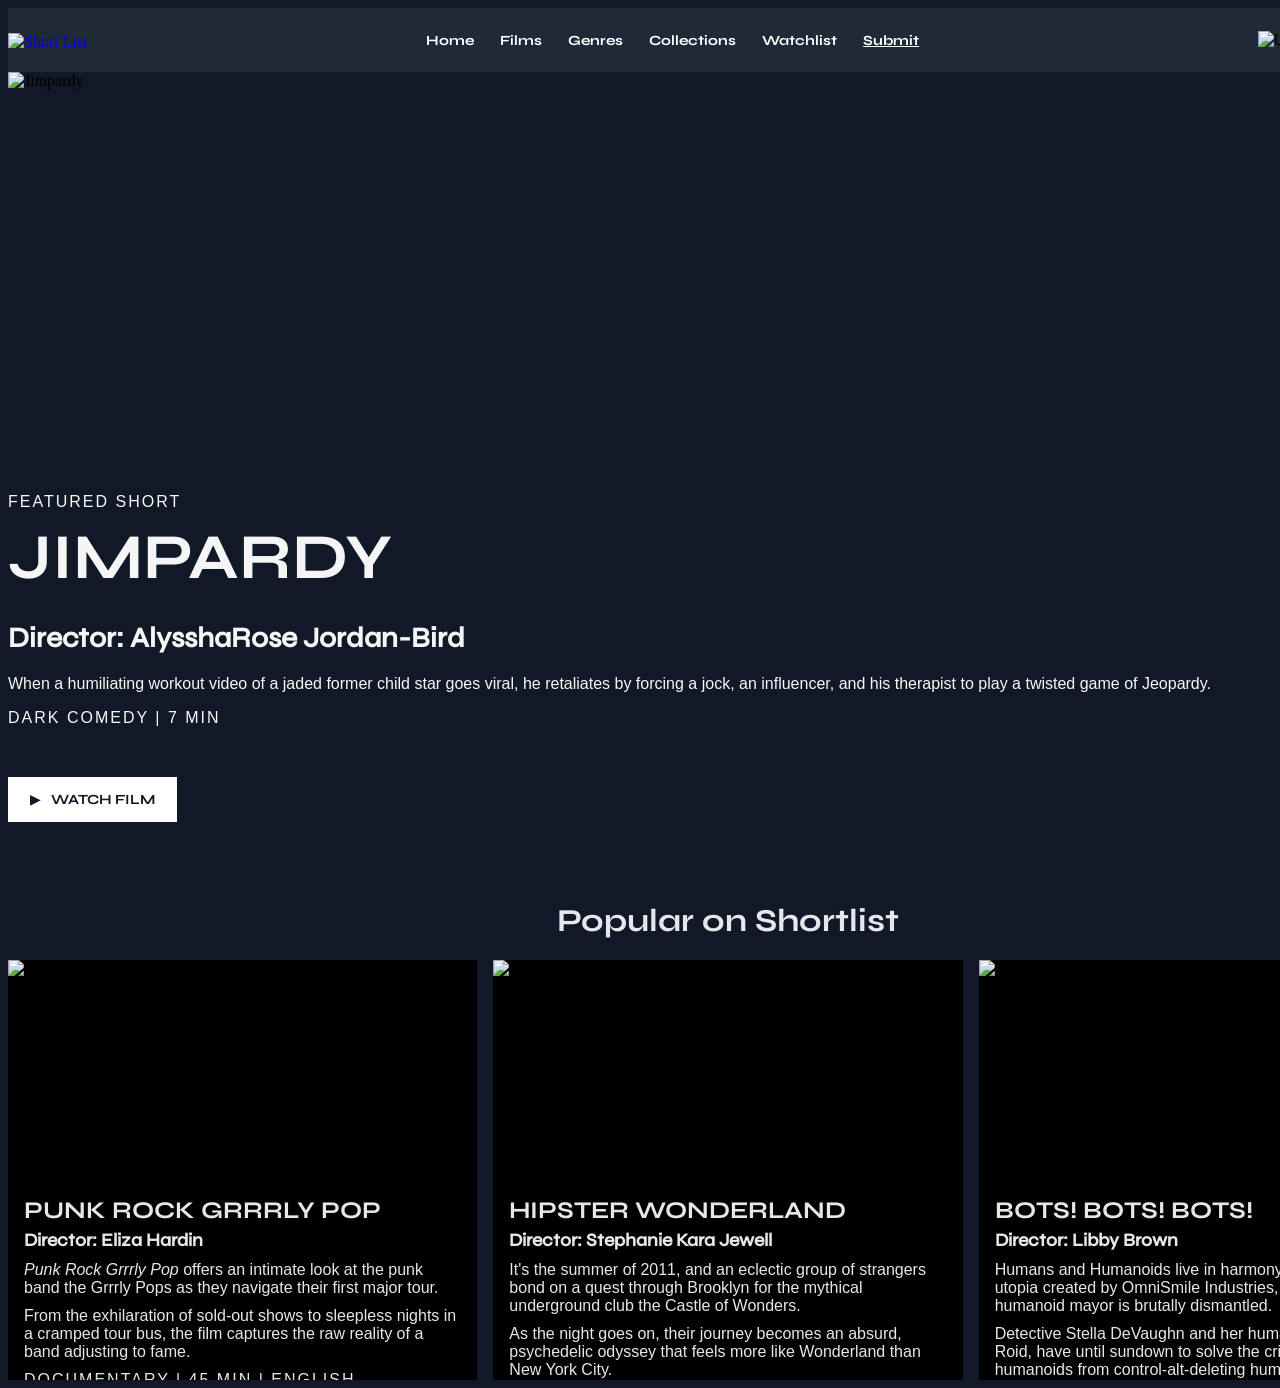
==== index.html @ 90ffe71b "added hero image" ====
<!DOCTYPE html>
<html lang="en">
<head>
    <meta charset="UTF-8">
    <title>Short List</title>
    <link rel="stylesheet" href="stylesheet.css">
</head>
<body>
<header class="site-header">
    <nav class="site-nav container">
        <div class="nav-left">
            <a href="index.html">
            <img src="Short%20List-2.svg" alt="Short List">
            </a>
        </div>

        <div class="nav-center">
            <a href="#">Home</a>
            <a href="#">Films</a>
            <a href="#">Genres</a>
            <a href="#">Collections</a>
            <a href="#">Watchlist</a>
            <a href="#" class="current-page">Submit</a>
        </div>

        <div class="nav-right">
            <img src="Avatar.svg" alt="UserAvatar">
            <img src="USWDS%20Components.svg" alt="Menu Icon">
        </div>
    </nav>

</header>
    <section class="hero">
        <img src="jimmy_img.jpg" alt="Jimpardy" class="hero-bg-image">

        <div class="container">
        <div class="hero-content">
            <p class="featured-label">Featured Short</p>
            <h2>JIMPARDY</h2>
            <h3>Director: AlysshaRose Jordan-Bird</h3>
            <p>When a humiliating workout video of a jaded former child star goes viral,
                he retaliates by forcing a jock, an influencer, and his therapist to play a twisted game of Jeopardy.</p>
            <p class="card-meta">Dark Comedy | 7 Min</p>
            <a href="watch.html" class="hero-button">Watch Film</a>
            </div>
        </div>
    </section>

    <div class="popular-heading h3">
        <h3>Popular on Shortlist</h3>
    </div>

    <div class="cards">
        <article class="card">
            <div class="card-image">
                <img src="punk_rock.jpg" alt="Punk Rock Grrrly Pop">
            </div>
            <div class="card-content">
                <h2>Punk Rock Grrrly Pop</h2>
                <h3>Director: Eliza Hardin</h3>
                <p><i>Punk Rock Grrrly Pop</i> offers an intimate look at the punk band the Grrrly Pops as they navigate their first major tour.</p>
                <p>From the exhilaration of sold-out shows to sleepless nights in a cramped tour bus, the film captures the raw reality of a band adjusting to fame.</p>
                <p class="card-meta">Documentary | 45 Min | English</p>
            </div>
        </article>

        <article class="card">
            <div class="card-image">
                <img src="hipster_wonderland.jpg" alt="Hipster Wonderland">
            </div>
            <div class="card-content">
                <h2>Hipster Wonderland</h2>
                <h3>Director: Stephanie Kara Jewell</h3>
                <p>It's the summer of 2011, and an eclectic group of strangers bond on a quest through Brooklyn for the mythical underground club the Castle of Wonders.</p>
                <p>As the night goes on, their journey becomes an absurd, psychedelic odyssey that feels more like Wonderland than New York City.</p>
                <p class="card-meta">Fantasy | 15 Min</p>
            </div>
        </article>

        <article class="card">
            <div class="card-image">
                <img src="bots_bots_bots.jpg" alt="Bots! Bots! Bots!">
            </div>
            <div class="card-content">
                <h2>Bots! Bots! Bots!</h2>
                <h3>Director: Libby Brown</h3>
                <p>Humans and Humanoids live in harmony in Echo Springs, a utopia created by OmniSmile Industries, until the town's humanoid mayor is brutally dismantled.</p>
                <p>Detective Stella DeVaughn and her humanoid partner, Andria Roid, have until sundown to solve the crime and stop the humanoids from control-alt-deleting humanity in revenge.</p>
                <p class="card-meta">Sci-Fi | 30 Mins</p>
            </div>
        </article>
    </div>

</body>
</html>
---- stylesheet.css ----
@font-face {
    font-family: 'Syne-Bold';
    src: url('fonts/Syne-Bold.ttf');
}

@font-face {
    font-family: 'Syne-ExtraBold';
    src: url('fonts/Syne-ExtraBold.ttf');
}
@font-face {
    font-family: 'Syne-Medium';
    src: url('fonts/Syne-Medium.ttf');
}
@font-face {
    font-family: 'Syne-Regular';
    src: url('fonts/Syne-Regular.ttf');
}

body {
   min-width: 1440px;
    background-color: #111827;
}

    .container {
        width: 1440px;
        margin: 0 auto;
    }

.site-header {
    background-color: #1F2937;
         }


     .site-nav {
         min-height: 64px;
         display: flex;
         justify-content: space-between;
         align-items: center;
     }

.nav-left img {
    height: 15px;
    width: auto;
    display: block;
}
.nav-center {
    display: flex;
    align-items: center;
    gap: 16px;
}

.nav-center a {
    color: white;
    font-family: 'Syne-Bold', serif;
    font-size: 14px;
    padding: 5px;
    text-decoration: none;
}

.nav-center a.current-page {
    font-weight: bold;
    text-decoration: underline;
}

.nav-center a:hover {
    text-decoration: underline;
}

.nav-right {
    display: flex;
    align-items: center;
    gap: 16px;
}

.nav-right img {
    height: 18px;
    width: auto;
    display: block
}

section.hero {
    position: relative;
    width: 100%;
    padding-top: 56.25%;
    overflow: hidden;
}

.hero-bg-image {
    position: absolute;
    top: 0;
    left: 0;
    width: 100%;
    height: 100%;
    object-fit: cover;
    z-index: 1;
}

    section.hero .container {
    max-width: 1440px;
    width: 100%;
    margin: 0 auto;
    position: absolute;
    top: 0;
    left: 50%;
    transform: translateX(-50%);
    height: 100%;
    z-index: 4;
}
.hero-content {
    position: absolute;
    bottom: 60px;
    left: 0;
    text-align: left;
}
.featured-label {
    color: #e5e7eb;
    font-family: 'Syne-Regular', sans-serif;
    font-size: 18px;
    text-transform: uppercase;
    letter-spacing: 2px;
    margin-bottom: 12px;
}
.hero-content h2 {
    color: #f5f5f5;
    font-family: 'Syne-Bold', sans-serif;
    font-size: 64px;
    line-height: 1.1;
    text-transform: uppercase;
    margin: 0 0 14px 0;
}

.hero-content h3 {
    color: #f5f5f5;
    font-family: 'Syne-Medium', sans-serif;
    font-size: 28px;
    margin-bottom: 20px;
}

        section.hero .hero-content p {
            color: #F7F7F4;
            font-family: Inter, sans-serif;
            font-size: 16px;
            text-indent: 0;
        }

.hero-description {
    color: #f7f7f4;
    font-family: Arial, sans-serif;
    font-size: 18px;
    line-height: 1.45;
    margin-bottom: 25px;
}
.hero-button {
    display: inline-flex;
    align-items: center;
    background-color: #ffffff;
    color: #111827;
    font-family: 'Syne-Bold', sans-serif;
    text-decoration: none;
    padding: 14px 22px;
    text-transform: uppercase;
    font-size: 14px;
    margin-top: 50px;
}
.hero-button::before {
    content: "▶";
    margin-right: 10px;
}
        div.popular-heading h3 {
            color: #e5e7eb;
            text-align: center;
            font-family: Syne-Bold, sans-serif;
            font-size: 32px;
            margin: 20px 0;
            line-height: 1.2;
        }

.cards {
    display: grid;
    grid-template-columns: repeat(3, 1fr);
    gap: 16px;
    width: 100%;
}

.card {
    width: 100%;
    height: 420px;
    overflow: hidden;
    background: black;
}

.card-image {
    position: relative;
    width: 100%;
    height: 220px;
    overflow: hidden;
}

.card-image::after {
    content: '';
    position: absolute;
    bottom: 0;
    left: 0;
    width: 100%;
    height: 60%;
    background: linear-gradient(to bottom, transparent, black);
}

.card-image img {
    width: 100%;
    height: 100%;
    object-fit: cover;
    display: block;
}

.card-content {
    height: 200px;
    padding: 1rem;
    box-sizing: border-box;
    background: black;
}

.card-content h2 {
    font-family: 'Syne-Bold', sans-serif;
    font-size: 24px;
    text-transform: uppercase;
    color: #e5e7eb;
    margin: 0 0 4px;
    padding: 0;
}

.card-content h3 {
    color: #e5e7eb;
    font-family: 'Syne-Medium', sans-serif;
    font-size: 18px;
    margin: 0 0 10px;
    padding: 0;
}

.card-content p {
    color: #e5e7eb;
    font-family: Inter, sans-serif;
    font-size: 16px;
    margin: 0 0 10px;
    padding: 0;
}

.card-meta {
    font-size: 11px;
    font-family: 'Syne-Medium', sans-serif;
    font-weight: 400;
    text-transform: uppercase;
    letter-spacing: 2px;
    color: #e5e7eb;
    margin: 0;
    padding: 0;
}



.watch-page .video-container {
    position: relative;
    width: 100%;
    padding-top: 56.25%;
}
.watch-page .video-container iframe {
    position: absolute;
    top: 0;
    left: 0;
    width: 100%;
    height: 100%;
}

.watch-page .film-title-bar {
    width: 100%;
    background-color: #1F2937;
    padding: 20px;
    box-sizing: border-box;
}

.watch-page .film-title-bar h2 {
    color: #e5e7eb;
    font-family: Syne-Bold, sans-serif;
    font-size: 30px;
    text-align: center;
    text-transform: uppercase;
    margin: 0;
    }

.watch-page .synopsis .label {
    padding: 20px 20px;
    box-sizing: border-box;
}

.watch-page .synopsis h2 {
    color: #e5e7eb;
    font-family: Syne-Bold, sans-serif;
    font-size: 30px;
    text-transform: uppercase;
    margin: 20px 0 8px 0;
}

.watch-page .synopsis p {
    color: #F5F5F5;
    font-family: Inter, sans-serif;
    font-size: 16px;
    margin: 0 0 12px 0;
    text-indent: 0;
}
.watch-page .synopsis label {
    font-family: Syne-Medium, sans-serif;
    color: #e5e7eb;
}

.form-page .form-container {
    max-width: 640px;
    margin: 60px auto;
    padding: 0 20px;
    box-sizing: border-box;
}

.form-page .form-container h1 {
    color: #e5e7eb;
    font-family: Syne-ExtraBold, sans-serif;
    font-size: 36px;
    text-transform: uppercase;
    text-align: center;
    margin-bottom: 12px;
}

.form-page .form-subtitle {
    color: #e5e7eb;
    font-family: Syne-Medium, sans-serif;
    font-size: 16px;
    text-align: center;
    margin-bottom: 40px;
    text-indent: 0;
}

.form-page .form-group {
    display: flex;
    flex-direction: column;
    margin-bottom: 24px;
}

.form-page .form-group label {
    color: #e5e7eb;
    font-family: Syne-Medium, sans-serif;
    font-size: 14px;
    margin-bottom: 8px;
}

.form-page .form-group input {
    width: 100%;
    padding: 12px;
    font-size: 16px;
    background-color: #e5e7eb;
    border: none;
    box-sizing: border-box;
}

.form-page .required {
    color: #E63A2E;
}

.form-page form button {
    display: block;
    margin: 0 auto;
    background-color: #e5e7eb;
    color: black;
    font-family: Syne-Medium, sans-serif;
    font-size: 18px;
    padding: 14px 40px;
    border: 2px solid black;
    border-radius: 8px;
    cursor: pointer;
}

.form-page form button:hover {
    background-color: #E63A2E;
    color: white;
    border-color: #E63A2E;
}
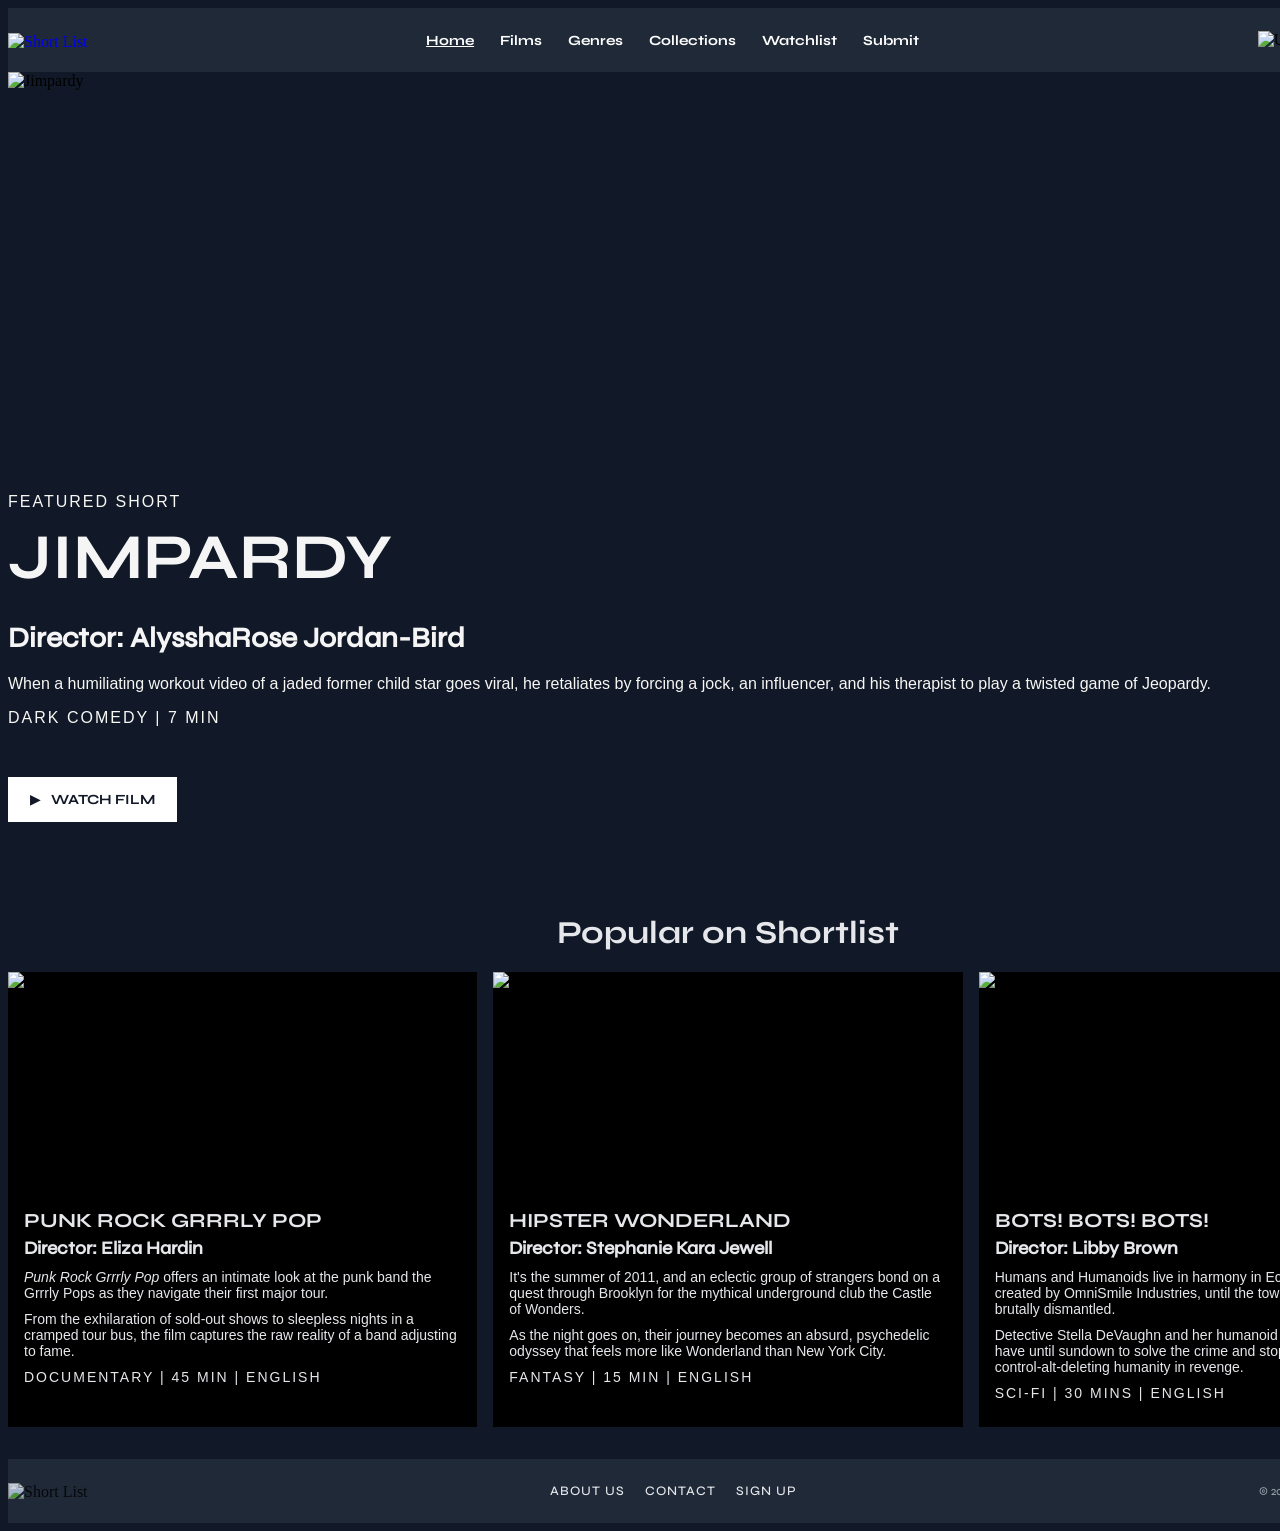
==== commit b4d8f1b8: "added footer; adjusted photos, etc" ====
--- a/index.html
+++ b/index.html
@@ -15,12 +15,13 @@
         </div>
 
         <div class="nav-center">
-            <a href="#">Home</a>
+            <a href="#" class="current-page">Home</a>
             <a href="#">Films</a>
             <a href="#">Genres</a>
             <a href="#">Collections</a>
             <a href="#">Watchlist</a>
-            <a href="#" class="current-page">Submit</a>
+            <a href="form.html">Submit</a>
+
         </div>
 
         <div class="nav-right">
@@ -46,6 +47,7 @@
         </div>
     </section>
 
+<section class="container">
     <div class="popular-heading h3">
         <h3>Popular on Shortlist</h3>
     </div>
@@ -73,7 +75,7 @@
                 <h3>Director: Stephanie Kara Jewell</h3>
                 <p>It's the summer of 2011, and an eclectic group of strangers bond on a quest through Brooklyn for the mythical underground club the Castle of Wonders.</p>
                 <p>As the night goes on, their journey becomes an absurd, psychedelic odyssey that feels more like Wonderland than New York City.</p>
-                <p class="card-meta">Fantasy | 15 Min</p>
+                <p class="card-meta">Fantasy | 15 Min | English</p>
             </div>
         </article>
 
@@ -86,10 +88,28 @@
                 <h3>Director: Libby Brown</h3>
                 <p>Humans and Humanoids live in harmony in Echo Springs, a utopia created by OmniSmile Industries, until the town's humanoid mayor is brutally dismantled.</p>
                 <p>Detective Stella DeVaughn and her humanoid partner, Andria Roid, have until sundown to solve the crime and stop the humanoids from control-alt-deleting humanity in revenge.</p>
-                <p class="card-meta">Sci-Fi | 30 Mins</p>
+                <p class="card-meta">Sci-Fi | 30 Mins | English</p>
             </div>
         </article>
     </div>
+<footer class="site-footer">
+    <div class="container">
+        <div class="footer-content">
+            <div class="footer-logo">
+                <img src="Short%20List-2.svg" alt="Short List">
+            </div>
 
+            <div class="footer-links">
+                <a href="#">About Us</a>
+                <a href="#">Contact</a>
+                <a href="#">Sign Up</a>
+            </div>
+
+            <p>&copy; 2026 Short List. All rights reserved.</p>
+        </div>
+    </div>
+</footer>
+
+</section>
 </body>
 </html>
--- a/stylesheet.css
+++ b/stylesheet.css
@@ -171,7 +171,7 @@
             text-align: center;
             font-family: Syne-Bold, sans-serif;
             font-size: 32px;
-            margin: 20px 0;
+            margin: 32px 0 20px;
             line-height: 1.2;
         }
 
@@ -184,7 +184,6 @@
 
 .card {
     width: 100%;
-    height: 420px;
     overflow: hidden;
     background: black;
 }
@@ -214,7 +213,6 @@
 }
 
 .card-content {
-    height: 200px;
     padding: 1rem;
     box-sizing: border-box;
     background: black;
@@ -222,7 +220,7 @@
 
 .card-content h2 {
     font-family: 'Syne-Bold', sans-serif;
-    font-size: 24px;
+    font-size: 20px;
     text-transform: uppercase;
     color: #e5e7eb;
     margin: 0 0 4px;
@@ -240,7 +238,7 @@
 .card-content p {
     color: #e5e7eb;
     font-family: Inter, sans-serif;
-    font-size: 16px;
+    font-size: 14px;
     margin: 0 0 10px;
     padding: 0;
 }
@@ -281,23 +279,18 @@
 .watch-page .film-title-bar h2 {
     color: #e5e7eb;
     font-family: Syne-Bold, sans-serif;
-    font-size: 30px;
-    text-align: center;
+    font-size: 36px;
     text-transform: uppercase;
     margin: 0;
     }
 
-.watch-page .synopsis .label {
-    padding: 20px 20px;
-    box-sizing: border-box;
-}
-
 .watch-page .synopsis h2 {
     color: #e5e7eb;
-    font-family: Syne-Bold, sans-serif;
-    font-size: 30px;
-    text-transform: uppercase;
+    font-family: Syne-Medium, sans-serif, sans-serif;
+    font-size: 32px;
     margin: 20px 0 8px 0;
+    text-indent: 5px;
+    text-align: left;
 }
 
 .watch-page .synopsis p {
@@ -305,11 +298,12 @@
     font-family: Inter, sans-serif;
     font-size: 16px;
     margin: 0 0 12px 0;
-    text-indent: 0;
+    text-indent: 5px;
 }
 .watch-page .synopsis label {
     font-family: Syne-Medium, sans-serif;
     color: #e5e7eb;
+    text-indent: 5px;
 }
 
 .form-page .form-container {
@@ -381,3 +375,57 @@
     color: white;
     border-color: #E63A2E;
 }
+
+.site-footer {
+    background-color: #1F2937;
+    width: 100%;
+    margin-top: 32px;
+}
+
+.site-footer .container {
+    min-height: 64px;
+    display: flex;
+    align-items: center;
+}
+
+.footer-content {
+    width: 100%;
+    display: flex;
+    justify-content: space-between;
+    align-items: center;
+    gap: 16px;
+}
+
+.footer-logo img {
+    height: 16px;
+    width: auto;
+    display: block;
+    opacity: 0.8;
+}
+
+.footer-links {
+    display: flex;
+    gap: 20px;
+    align-items: center;
+}
+
+.footer-links a {
+    color: #e5e7eb;
+    text-decoration: none;
+    font-family: 'Syne-Medium', sans-serif;
+    font-size: 13px;
+    text-transform: uppercase;
+    letter-spacing: 1px;
+}
+
+.footer-links a:hover {
+    color: #ffffff;
+    text-decoration: underline;
+}
+
+.site-footer p {
+    color: #9CA3AF;
+    font-family: 'Syne-Regular', sans-serif;
+    font-size: 12px;
+    margin: 0;
+}
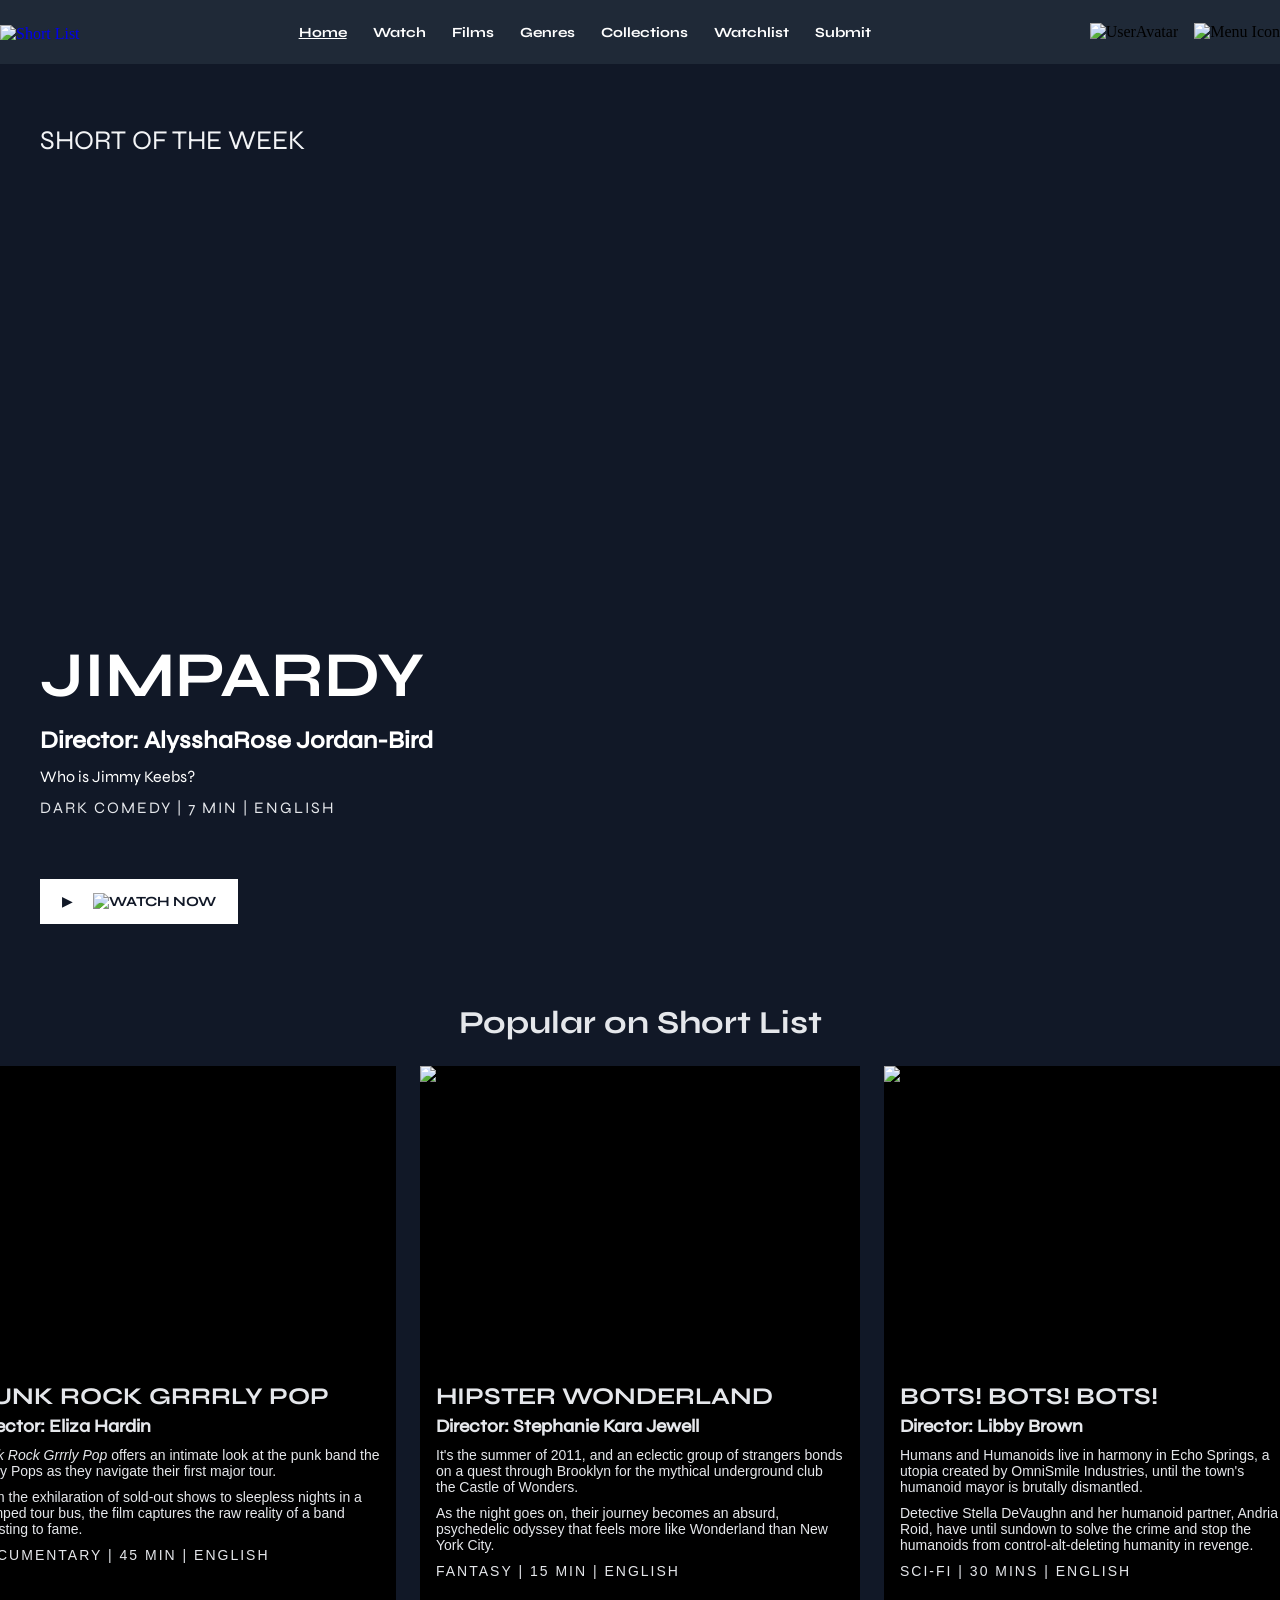
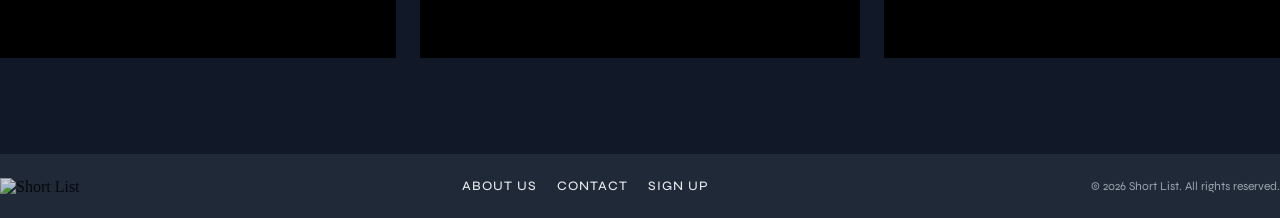
==== commit 9c0654df: "Finished Product" ====
--- a/index.html
+++ b/index.html
@@ -2,7 +2,7 @@
 <html lang="en">
 <head>
     <meta charset="UTF-8">
-    <title>Short List</title>
+    <title>Short List Home Page</title>
     <link rel="stylesheet" href="stylesheet.css">
 </head>
 <body>
@@ -10,12 +10,13 @@
     <nav class="site-nav container">
         <div class="nav-left">
             <a href="index.html">
-            <img src="Short%20List-2.svg" alt="Short List">
+                <img src="Short%20List-2.svg" alt="Short List">
             </a>
         </div>
 
         <div class="nav-center">
             <a href="#" class="current-page">Home</a>
+            <a href="watch.html">Watch</a>
             <a href="#">Films</a>
             <a href="#">Genres</a>
             <a href="#">Collections</a>
@@ -31,67 +32,69 @@
     </nav>
 
 </header>
-    <section class="hero">
-        <img src="jimmy_img.jpg" alt="Jimpardy" class="hero-bg-image">
+<section class="hero">
+    <div class="hero-img">
+        <p class="featured-label">Short of the Week</p>
 
-        <div class="container">
-        <div class="hero-content">
-            <p class="featured-label">Featured Short</p>
-            <h2>JIMPARDY</h2>
+        <div class="hero-text">
+            <h1>Jimpardy</h1>
             <h3>Director: AlysshaRose Jordan-Bird</h3>
-            <p>When a humiliating workout video of a jaded former child star goes viral,
-                he retaliates by forcing a jock, an influencer, and his therapist to play a twisted game of Jeopardy.</p>
-            <p class="card-meta">Dark Comedy | 7 Min</p>
-            <a href="watch.html" class="hero-button">Watch Film</a>
-            </div>
+            <p>Who is Jimmy Keebs?</p>
+            <p class="card-meta">Dark Comedy | 7 Min | English</p>
+            <a href="watch.html" class="hero-button">
+                <img src="w" alt="Watch Now">
+            </a>
         </div>
-    </section>
+    </div>
+</section>
 
-<section class="container">
-    <div class="popular-heading h3">
-        <h3>Popular on Shortlist</h3>
+<section class="popular-section">
+    <div class="popular-inner">
+        <h3 class="popular-heading">Popular on Short List</h3>
+
+        <div class="cards">
+            <article class="card">
+                <div class="card-image">
+                    <img src="punk_rock.jpg" alt="Punk Rock Grrrly Pop">
+                </div>
+                <div class="card-content">
+                    <h2>Punk Rock Grrrly Pop</h2>
+                    <h3>Director: Eliza Hardin</h3>
+                    <p><i>Punk Rock Grrrly Pop</i> offers an intimate look at the punk band the Grrrly Pops as they navigate their first major tour.</p>
+                    <p>From the exhilaration of sold-out shows to sleepless nights in a cramped tour bus, the film captures the raw reality of a band adjusting to fame.</p>
+                    <p class="card-meta">Documentary | 45 Min | English</p>
+                </div>
+            </article>
+
+            <article class="card">
+                <div class="card-image">
+                    <img src="hipster_wonderland%202.jpg" alt="Hipster Wonderland">
+                </div>
+                <div class="card-content">
+                    <h2>Hipster Wonderland</h2>
+                    <h3>Director: Stephanie Kara Jewell</h3>
+                    <p>It's the summer of 2011, and an eclectic group of strangers bonds on a quest through Brooklyn for the mythical underground club the Castle of Wonders.</p>
+                    <p>As the night goes on, their journey becomes an absurd, psychedelic odyssey that feels more like Wonderland than New York City.</p>
+                    <p class="card-meta">Fantasy | 15 Min | English</p>
+                </div>
+            </article>
+
+            <article class="card">
+                <div class="card-image">
+                    <img src="bots_bots_bots%202.jpg" alt="Bots! Bots! Bots!">
+                </div>
+                <div class="card-content">
+                    <h2>Bots! Bots! Bots!</h2>
+                    <h3>Director: Libby Brown</h3>
+                    <p>Humans and Humanoids live in harmony in Echo Springs, a utopia created by OmniSmile Industries, until the town's humanoid mayor is brutally dismantled.</p>
+                    <p>Detective Stella DeVaughn and her humanoid partner, Andria Roid, have until sundown to solve the crime and stop the humanoids from control-alt-deleting humanity in revenge.</p>
+                    <p class="card-meta">Sci-Fi | 30 Mins | English</p>
+                </div>
+
+            </article>
+        </div>
     </div>
-
-    <div class="cards">
-        <article class="card">
-            <div class="card-image">
-                <img src="punk_rock.jpg" alt="Punk Rock Grrrly Pop">
-            </div>
-            <div class="card-content">
-                <h2>Punk Rock Grrrly Pop</h2>
-                <h3>Director: Eliza Hardin</h3>
-                <p><i>Punk Rock Grrrly Pop</i> offers an intimate look at the punk band the Grrrly Pops as they navigate their first major tour.</p>
-                <p>From the exhilaration of sold-out shows to sleepless nights in a cramped tour bus, the film captures the raw reality of a band adjusting to fame.</p>
-                <p class="card-meta">Documentary | 45 Min | English</p>
-            </div>
-        </article>
-
-        <article class="card">
-            <div class="card-image">
-                <img src="hipster_wonderland.jpg" alt="Hipster Wonderland">
-            </div>
-            <div class="card-content">
-                <h2>Hipster Wonderland</h2>
-                <h3>Director: Stephanie Kara Jewell</h3>
-                <p>It's the summer of 2011, and an eclectic group of strangers bond on a quest through Brooklyn for the mythical underground club the Castle of Wonders.</p>
-                <p>As the night goes on, their journey becomes an absurd, psychedelic odyssey that feels more like Wonderland than New York City.</p>
-                <p class="card-meta">Fantasy | 15 Min | English</p>
-            </div>
-        </article>
-
-        <article class="card">
-            <div class="card-image">
-                <img src="bots_bots_bots.jpg" alt="Bots! Bots! Bots!">
-            </div>
-            <div class="card-content">
-                <h2>Bots! Bots! Bots!</h2>
-                <h3>Director: Libby Brown</h3>
-                <p>Humans and Humanoids live in harmony in Echo Springs, a utopia created by OmniSmile Industries, until the town's humanoid mayor is brutally dismantled.</p>
-                <p>Detective Stella DeVaughn and her humanoid partner, Andria Roid, have until sundown to solve the crime and stop the humanoids from control-alt-deleting humanity in revenge.</p>
-                <p class="card-meta">Sci-Fi | 30 Mins | English</p>
-            </div>
-        </article>
-    </div>
+</section>
 <footer class="site-footer">
     <div class="container">
         <div class="footer-content">
@@ -109,7 +112,5 @@
         </div>
     </div>
 </footer>
-
-</section>
 </body>
 </html>
--- a/stylesheet.css
+++ b/stylesheet.css
@@ -1,3 +1,4 @@
+
 @font-face {
     font-family: 'Syne-Bold';
     src: url('fonts/Syne-Bold.ttf');
@@ -12,31 +13,41 @@
     src: url('fonts/Syne-Medium.ttf');
 }
 @font-face {
+
     font-family: 'Syne-Regular';
     src: url('fonts/Syne-Regular.ttf');
 }
 
+@font-face {
+    font-family: 'Syne-SemiBold';
+    src: url('fonts/Syne-SemiBold.ttf');
+}
+
+@font-face {
+    font-family: 'Syne-VariableFont_wght';
+    src: url('fonts/Syne-VariableFont_wght.ttf');
+}
+
 body {
-   min-width: 1440px;
+    margin: 0;
     background-color: #111827;
 }
 
-    .container {
-        width: 1440px;
-        margin: 0 auto;
-    }
 
 .site-header {
     background-color: #1F2937;
-         }
-
-
-     .site-nav {
-         min-height: 64px;
-         display: flex;
-         justify-content: space-between;
-         align-items: center;
-     }
+}
+
+.container {
+    width: min(1440px, 100%);
+    margin: 0 auto;
+}
+.site-nav {
+    min-height: 64px;
+    display: flex;
+    justify-content: space-between;
+    align-items: center;
+}
 
 .nav-left img {
     height: 15px;
@@ -78,81 +89,67 @@
     display: block
 }
 
-section.hero {
+.hero {
+    margin: 0;
+}
+
+.hero-img {
+    height: 100vh;
     position: relative;
-    width: 100%;
-    padding-top: 56.25%;
-    overflow: hidden;
-}
-
-.hero-bg-image {
+    background-image:
+            linear-gradient(180deg, rgba(17, 24, 39, 0.1) 0%, rgba(17, 24, 39, 0.85) 100%),
+            url('jimmy_img.jpg');
+    background-position: center;
+    background-repeat: no-repeat;
+    background-size: cover;
+}
+
+.featured-label {
     position: absolute;
-    top: 0;
-    left: 0;
-    width: 100%;
-    height: 100%;
-    object-fit: cover;
-    z-index: 1;
-}
-
-    section.hero .container {
-    max-width: 1440px;
-    width: 100%;
-    margin: 0 auto;
+    top: 60px;
+    left: 40px;
+    margin: 0;
+    font-family: 'Syne-Regular', sans-serif;
+    font-size: 27px;
+    text-transform: uppercase;
+    color: #f3f4f6;
+}
+
+.hero-text {
     position: absolute;
-    top: 0;
-    left: 50%;
-    transform: translateX(-50%);
-    height: 100%;
-    z-index: 4;
-}
-.hero-content {
-    position: absolute;
-    bottom: 60px;
-    left: 0;
-    text-align: left;
-}
-.featured-label {
-    color: #e5e7eb;
-    font-family: 'Syne-Regular', sans-serif;
-    font-size: 18px;
-    text-transform: uppercase;
-    letter-spacing: 2px;
-    margin-bottom: 12px;
-}
-.hero-content h2 {
-    color: #f5f5f5;
+    left: 40px;
+    bottom: 40px;
+    color: white;
+    max-width: 600px;
+}
+
+.hero-text h1 {
     font-family: 'Syne-Bold', sans-serif;
     font-size: 64px;
-    line-height: 1.1;
-    text-transform: uppercase;
-    margin: 0 0 14px 0;
-}
-
-.hero-content h3 {
-    color: #f5f5f5;
+    margin: 0 0 12px;
+    text-transform: uppercase;
+}
+.hero-text h3 {
     font-family: 'Syne-Medium', sans-serif;
-    font-size: 28px;
-    margin-bottom: 20px;
-}
-
-        section.hero .hero-content p {
-            color: #F7F7F4;
-            font-family: Inter, sans-serif;
-            font-size: 16px;
-            text-indent: 0;
-        }
-
-.hero-description {
-    color: #f7f7f4;
-    font-family: Arial, sans-serif;
-    font-size: 18px;
-    line-height: 1.45;
-    margin-bottom: 25px;
+    font-size: 24px;
+    margin: 0 0 12px;
+}
+
+.hero-text p {
+    font-family: 'Syne-Regular', sans-serif;
+    margin: 0 0 12px;
+    font-size: 16px;
+}
+
+.card-meta {
+    font-family: 'Manrope-Light', sans-serif;
+    font-size: 14px;
+    text-transform: uppercase;
 }
 .hero-button {
     display: inline-flex;
     align-items: center;
+    gap: 10px;
     background-color: #ffffff;
     color: #111827;
     font-family: 'Syne-Bold', sans-serif;
@@ -162,28 +159,42 @@
     font-size: 14px;
     margin-top: 50px;
 }
+
 .hero-button::before {
     content: "▶";
     margin-right: 10px;
 }
-        div.popular-heading h3 {
-            color: #e5e7eb;
-            text-align: center;
-            font-family: Syne-Bold, sans-serif;
-            font-size: 32px;
-            margin: 32px 0 20px;
-            line-height: 1.2;
-        }
+.popular-section {
+    width: 100%;
+    padding: 40px 24px 64px;
+    box-sizing: border-box;
+}
+
+.popular-inner {
+    max-width: 1440px;
+    margin: 0 auto;
+}
+
+.popular-heading {
+    color: #e5e7eb;
+    text-align: center;
+    font-family: 'Syne-Bold', sans-serif;
+    font-size: 32px;
+    margin: 0 0 24px;
+    line-height: 1.2;
+}
 
 .cards {
     display: grid;
-    grid-template-columns: repeat(3, 1fr);
-    gap: 16px;
-    width: 100%;
+    grid-template-columns: repeat(3, 440px);
+    gap: 24px;
+    justify-content: center;
 }
 
 .card {
     width: 100%;
+    max-width: 440px;
+    height: 592px;
     overflow: hidden;
     background: black;
 }
@@ -191,7 +202,7 @@
 .card-image {
     position: relative;
     width: 100%;
-    height: 220px;
+    height: 300px;
     overflow: hidden;
 }
 
@@ -213,6 +224,7 @@
 }
 
 .card-content {
+    height: 292px;
     padding: 1rem;
     box-sizing: border-box;
     background: black;
@@ -220,7 +232,7 @@
 
 .card-content h2 {
     font-family: 'Syne-Bold', sans-serif;
-    font-size: 20px;
+    font-size: 24px;
     text-transform: uppercase;
     color: #e5e7eb;
     margin: 0 0 4px;
@@ -237,7 +249,7 @@
 
 .card-content p {
     color: #e5e7eb;
-    font-family: Inter, sans-serif;
+    font-family: 'Inter', sans-serif;
     font-size: 14px;
     margin: 0 0 10px;
     padding: 0;
@@ -269,16 +281,10 @@
     height: 100%;
 }
 
-.watch-page .film-title-bar {
-    width: 100%;
-    background-color: #1F2937;
-    padding: 20px;
-    box-sizing: border-box;
-}
 
 .watch-page .film-title-bar h2 {
     color: #e5e7eb;
-    font-family: Syne-Bold, sans-serif;
+    font-family: Syne-se, sans-serif;
     font-size: 36px;
     text-transform: uppercase;
     margin: 0;
@@ -300,7 +306,7 @@
     margin: 0 0 12px 0;
     text-indent: 5px;
 }
-.watch-page .synopsis label {
+.watch-page .synopsis .label {
     font-family: Syne-Medium, sans-serif;
     color: #e5e7eb;
     text-indent: 5px;
